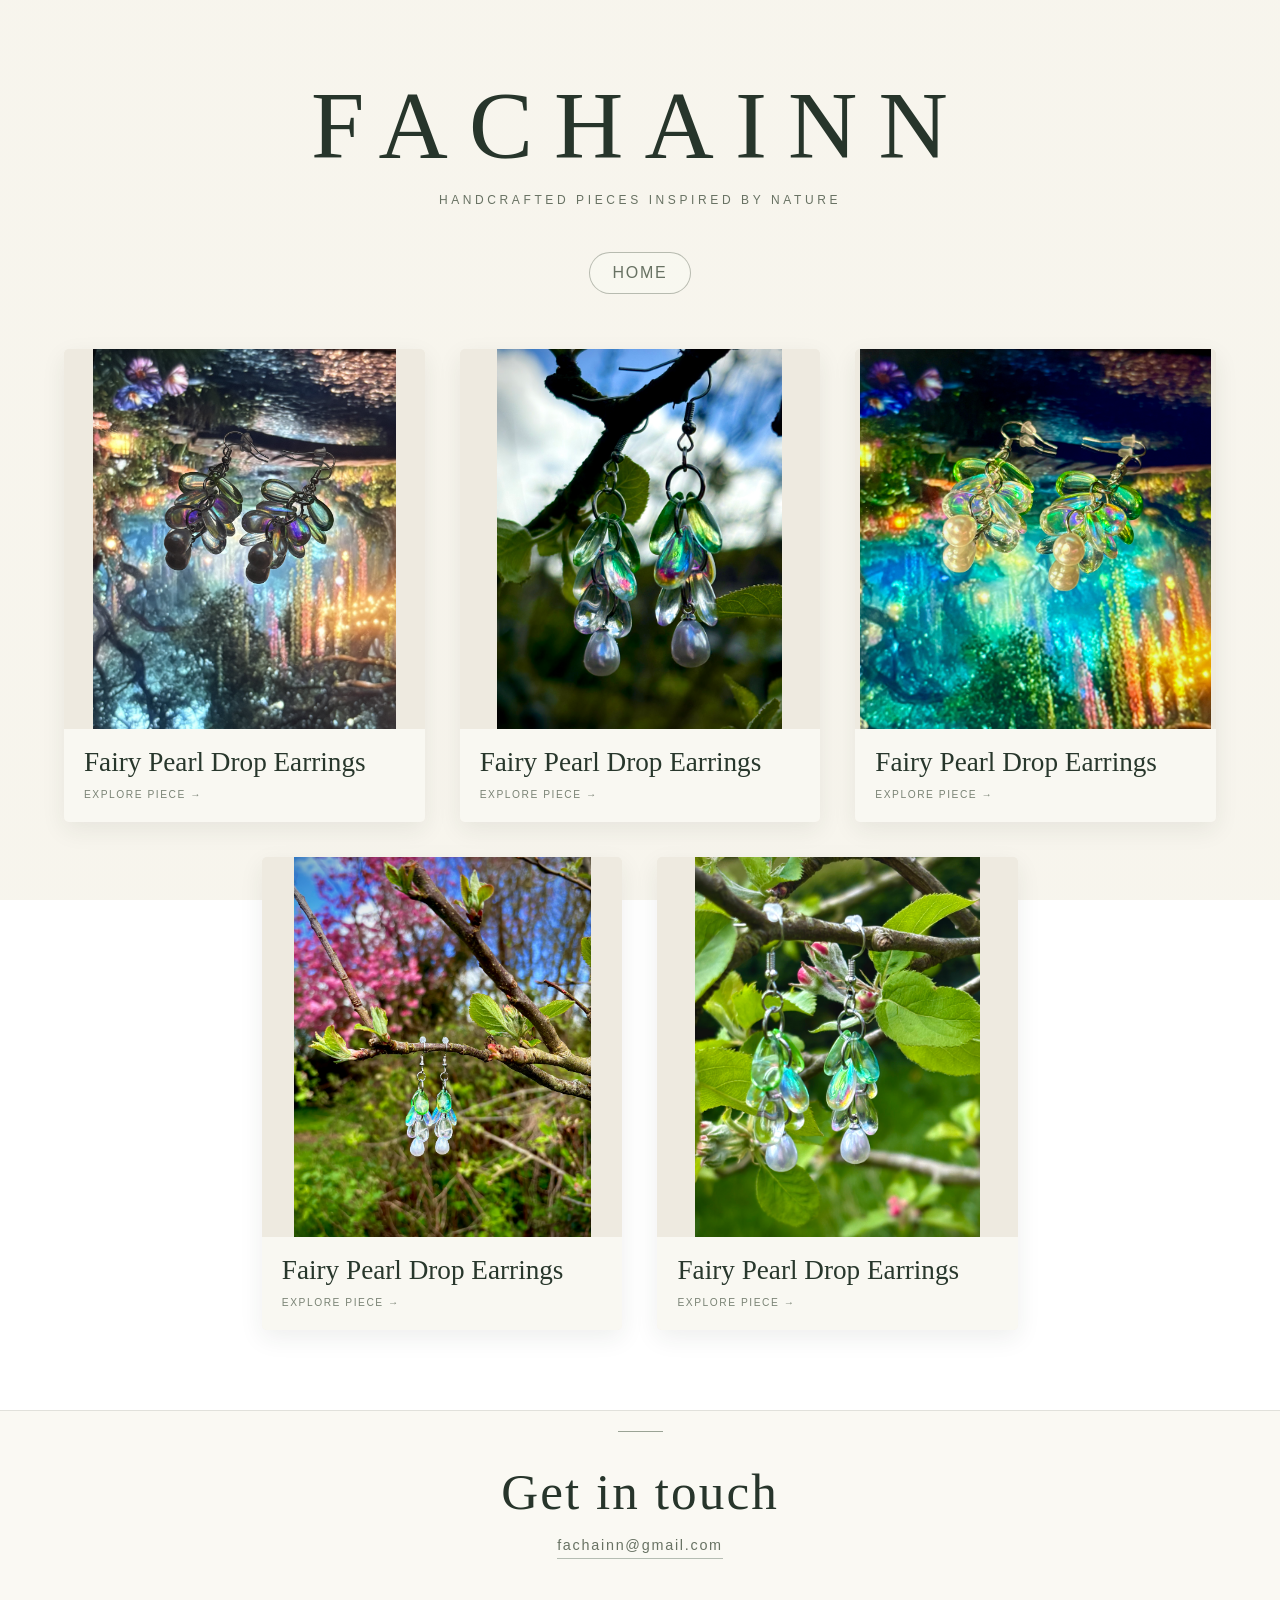
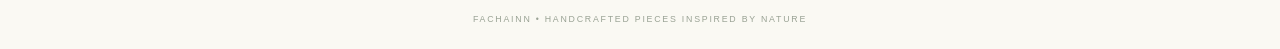
==== fairy.html @ f386642f "First Project Upload" ====
<!DOCTYPE html>
<html lang="en">
<head>
    <meta charset="UTF-8">
    <meta name="viewport" content="width=device-width, initial-scale=1.0">
    <title>Fairy Earrings</title>
    <link rel="stylesheet" href="fairy.css">
</head>
<body>

    <header class="site-header">
        <a href="index.html">
        <h1>FACHAINN</h1>
        </a>
        <p>Handcrafted pieces inspired by nature</p>
    </header>

    <a href="index.html" class="home-btn">
    <span>
    <i class="fa-solid fa-house-chimney"></i> 
        Home
    </span>
    </a>


     <main class="gallery">

        <div class="gallery-item">
            <img class="other-img" src= "fairy/fairy2.jpeg" alt="Fairy Drop Earrings">
            <span class="close-btn">&times;</span>
            <div class="display-info">
                <h2>Fairy Pearl Drop Earrings</h2>
                <span>Explore piece →</span>
            </div>
        </div>
        
        <div class="gallery-item">
            <img class="other-img" src= "fairy/fairy1.jpeg" alt="Fairy Drop Earrings">
            <span class="close-btn">&times;</span>
            <div class="display-info">
                <h2>Fairy Pearl Drop Earrings</h2>
                <span>Explore piece →</span>
            </div>
        </div>

        <div class="gallery-item">
            <img class="other-img" src= "fairy/fairy3.jpeg" alt="Fairy Drop Earrings">
            <span class="close-btn">&times;</span>
            <div class="display-info">
                <h2>Fairy Pearl Drop Earrings</h2>
                <span>Explore piece →</span>
            </div>
        </div>

        <div class="gallery-item">
            <img class="other-img" src= "fairy/fairy4.jpeg" alt="Fairy Drop Earrings">
            <span class="close-btn">&times;</span>
            <div class="display-info">
                <h2>Fairy Pearl Drop Earrings</h2>
                <span>Explore piece →</span>
            </div>
        </div>

        <div class="gallery-item">
            <img class="other-img" src= "fairy/fairy5.jpeg" alt="Fairy Drop Earrings">
            <span class="close-btn">&times;</span>
            <div class="display-info">
                <h2>Fairy Pearl Drop Earrings</h2>
                <span>Explore piece →</span>
            </div>
        </div>

    </main>


    
    

    <div id="overlay">
    <span id="prev">&#10094;</span>

    <img id="overlay-image" src="" alt="">

    <span id="next">&#10095;</span>
</div>



 <footer>
        <span class="contact">
            Get in touch
        </span>    
        <a href="https://mail.google.com/mail/?view=cm&fs=1&to=fachainn@gmail.com">fachainn@gmail.com</a>
    </footer>



<script src="https://kit.fontawesome.com/6dd98e5869.js" crossorigin="anonymous"></script>


<script src="fairy.js"></script>
    
</body>
</html>
---- fairy.css ----
* {
    box-sizing: border-box;
}

html,
body {
    margin: 0;
    min-height: 100%;
}

body {
    color: #2d3028;
    background:
        linear-gradient(
            rgba(245, 242, 232, 0.78),
            rgba(245, 242, 232, 0.78)
        ),
        url("images/background1.png");

    background-size: cover;
    background-position: center;
    background-attachment: fixed;
    font-family: 'Montserrat', sans-serif;
}





.site-header {
    text-align: center;
    padding: 70px 20px 45px;
}

.site-header h1 {
    margin: 0;
    font-family: 'Cormorant Garamond', serif;
    font-size: clamp(3rem, 8vw, 6rem);
    font-weight: 500;
    letter-spacing: 0.22em;
    color: #27352b;
}

.site-header p {
    margin: 12px 0 0;
    font-size: 0.75rem;
    letter-spacing: 0.3em;
    text-transform: uppercase;
    color: #687263;
}

.site-header a {
    text-decoration: none;
    cursor: pointer;
    color: #27352b;
}






.home-btn {
    display: block;
    width: fit-content;
    margin: 0 auto 55px;
    padding: 11px 22px;
    font-family: 'Montserrat', sans-serif;
    font-size: 0.7rem;
    letter-spacing: 0.16em;
    text-transform: uppercase;
    color: #687263;
    text-decoration: none;
    border: 1px solid rgba(104, 114, 99, 0.45);
    border-radius: 30px;
    background: rgba(250, 249, 243, 0.55);
    transition:
    color 0.3s ease,
    background 0.3s ease,
    border-color 0.3s ease,
    transform 0.3s ease;
}

.home-btn span {
    display: inline-block;
    font-size: 1rem;
    transition: transform 0.3s ease;
}

.home-btn:hover {
    color: #354d3a;
    border-color: #354d3a;
    background: rgba(250, 249, 243, 0.9);
    transform: translateY(-2px);
}

.home-btn:hover span {
    transform: translateX(-4px);
}





.gallery {
    width: min(1300px, 90%);
    margin: 0 auto 80px;
    display: grid;
    grid-template-columns: repeat(6, 1fr);
    gap: 35px;
}

.gallery-item:nth-child(1),
.gallery-item:nth-child(2),
.gallery-item:nth-child(3) {
    grid-column: span 2;
}

.gallery-item:nth-child(4) {
    grid-column: 2 / span 2;
}

.gallery-item:nth-child(5) {
    grid-column: 4 / span 2;
}

.gallery-item {
    display: block;
    overflow: hidden;
    position: relative;
    text-decoration: none;
    color: inherit;
    background: #f5f2e8;
    border-radius: 5px;
    box-shadow: 0 8px 25px rgba(40, 45, 35, 0.08);
}






.other-img {
    display: block;
    width: 100%;
    height: 380px;
    object-fit: contain;
    background: #eeeae0;
    cursor: pointer;
    transition: transform 0.5s ease;
}

.gallery-item:hover .other-img {
    transform: scale(1.025);
}







.display-info {
    padding: 18px 20px 20px;
    background: rgba(250, 249, 243, 0.95);
}

.display-info h2 {
    margin: 0 0 6px;
    font-family: 'Cormorant Garamond', serif;
    font-size: clamp(1.7rem, 1.8vw, 2rem);
    font-weight: 500;
    color: #28372c;
}
    
.display-info span {
    font-family: 'Montserrat', sans-serif;
    font-size: clamp(0.6rem, 0.8vw, 0.9rem);
    letter-spacing: 0.15em;
    text-transform: uppercase;
    color: #7a8375;
    transition: color 0.3s ease;
}

.gallery-item:hover .display-info span {
    color: #354d3a;
}





#overlay {
    position: fixed;
    inset: 0;
    display: none;
    align-items: center;
    justify-content: center;
    background: rgba(20, 25, 20, 0.82);
    z-index: 1000;
}

#overlay.active {
    display: flex;
}

#overlay-image {
    max-width: 85vw;
    max-height: 85vh;
    width: auto;
    height: auto;
    object-fit: contain;
    box-shadow: 0 20px 60px rgba(0, 0, 0, 0.35);
    cursor: default;
}

.gallery-item:hover .other-img:not(.enlarged) {
    transform: scale(1.025);
}






#prev,
#next {
    position: fixed;
    top: 50%;
    transform: translateY(-50%);
    color: white;
    font-size: 3rem;
    cursor: pointer;
    z-index: 1002;
    user-select: none;
    padding: 20px;
}

#prev {
    left: 20px;
}

#next {
    right: 20px;
}

#prev:hover,
#next:hover {
    color: #d8dfd4;
}






.close-btn {
    display: none;
}

@media (max-width: 800px) {

    .gallery {
        grid-template-columns: 1fr;
    }

    .gallery-item:nth-child(1),
    .gallery-item:nth-child(2),
    .gallery-item:nth-child(3),
    .gallery-item:nth-child(4),
    .gallery-item:nth-child(5) {
        grid-column: auto;
    }

    .other-img {
        height: 320px;
    }
    .other-img.enlarged {
        max-width: 90vw;
        max-height: 80vh;
    }

    #prev,
    #next {
        font-size: 2rem;
        padding: 10px;
    }
}

footer {
    position: relative;
    margin-top: 40px;
    padding: 20px 20px 25px;
    text-align: center;
    background: rgba(250, 249, 243, 0.94);
    border-top: 1px solid rgba(45, 48, 40, 0.12);
}

footer::before {
    content: "";
    display: block;
    width: 45px;
    height: 1px;
    margin: 0 auto 30px;
    background: #9aa395;
}

.contact {
    display: block;
    margin: 0 0 15px;
    font-family: 'Cormorant Garamond', serif;
    font-size: clamp(2rem, 5vw, 3.2rem);
    font-weight: 500;
    letter-spacing: 0.04em;
    color: #27352b;
}

footer a {
    display: inline-block;
    font-family: 'Montserrat', sans-serif;
    font-size: clamp(0.75rem, 1.5vw, 0.9rem);
    letter-spacing: 0.12em;
    color: #687263;
    text-decoration: none;
    border-bottom: 1px solid rgba(53, 77, 58, 0.35);
    padding-bottom: 5px;
    transition:
        color 0.3s ease,
        border-color 0.3s ease;
}

footer a:hover {
    color: #354d3a;
    border-color: #354d3a;
}

footer::after {
    content: "FACHAINN • Handcrafted pieces inspired by nature";
    display: block;
    margin-top: 55px;
    font-family: 'Montserrat', sans-serif;
    font-size: 0.55rem;
    letter-spacing: 0.2em;
    text-transform: uppercase;
    color: #9aa395;
}
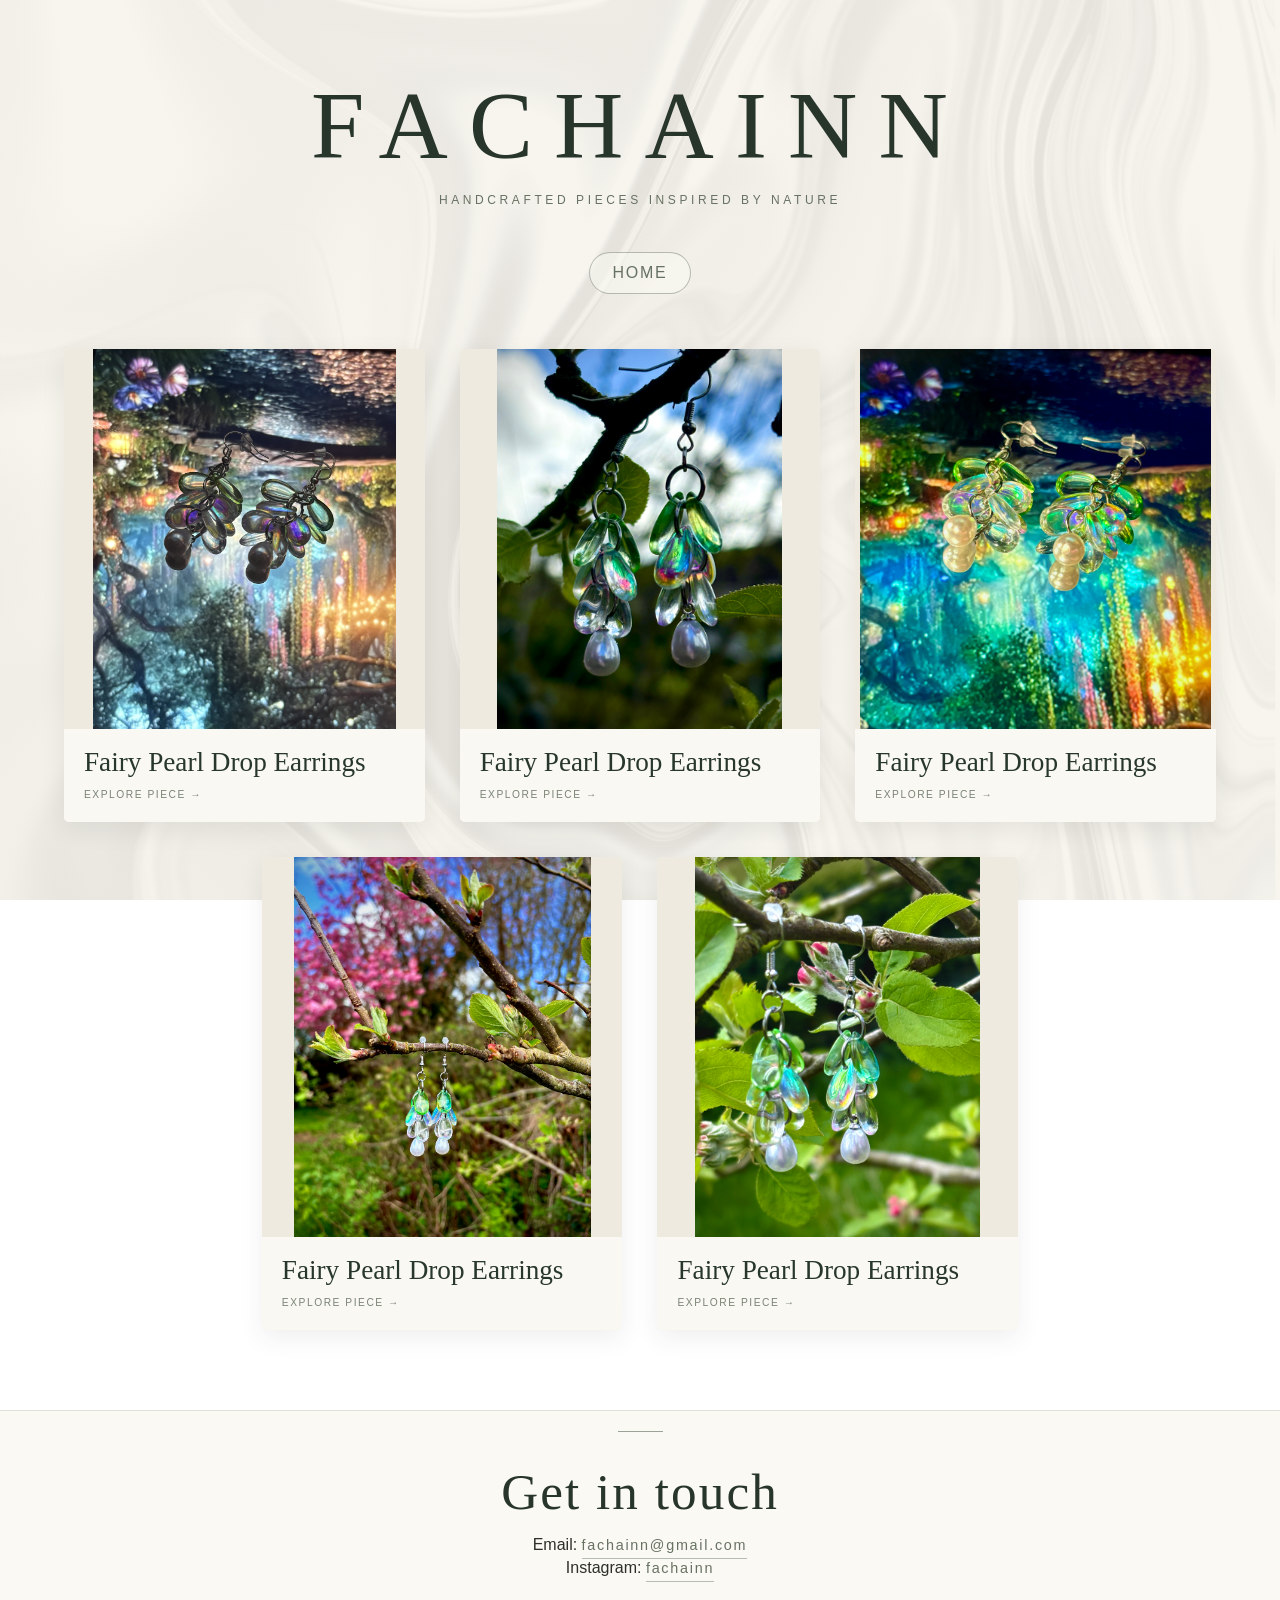
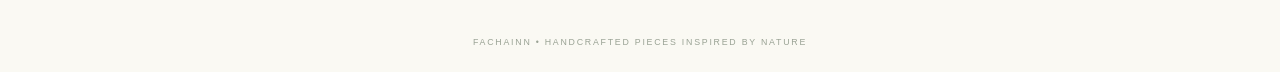
==== commit 51eb4876: "updated earring selection" ====
--- a/fairy.html
+++ b/fairy.html
@@ -86,11 +86,15 @@
 
 
 
- <footer>
+    <footer>
         <span class="contact">
             Get in touch
-        </span>    
+        </span>   
+        <span>Email:</span> 
         <a href="https://mail.google.com/mail/?view=cm&fs=1&to=fachainn@gmail.com">fachainn@gmail.com</a>
+        <br>
+        <span>Instagram:</span>
+        <a href="https://www.instagram.com/fachainn?utm_source=ig_web_button_share_sheet&vrfl=ZDNlZDc0MzIxNw==">fachainn</a>
     </footer>
 
 
--- a/fairy.css
+++ b/fairy.css
@@ -15,7 +15,7 @@
             rgba(245, 242, 232, 0.78),
             rgba(245, 242, 232, 0.78)
         ),
-        url("images/background1.png");
+        url("images/Background1.png");
 
     background-size: cover;
     background-position: center;
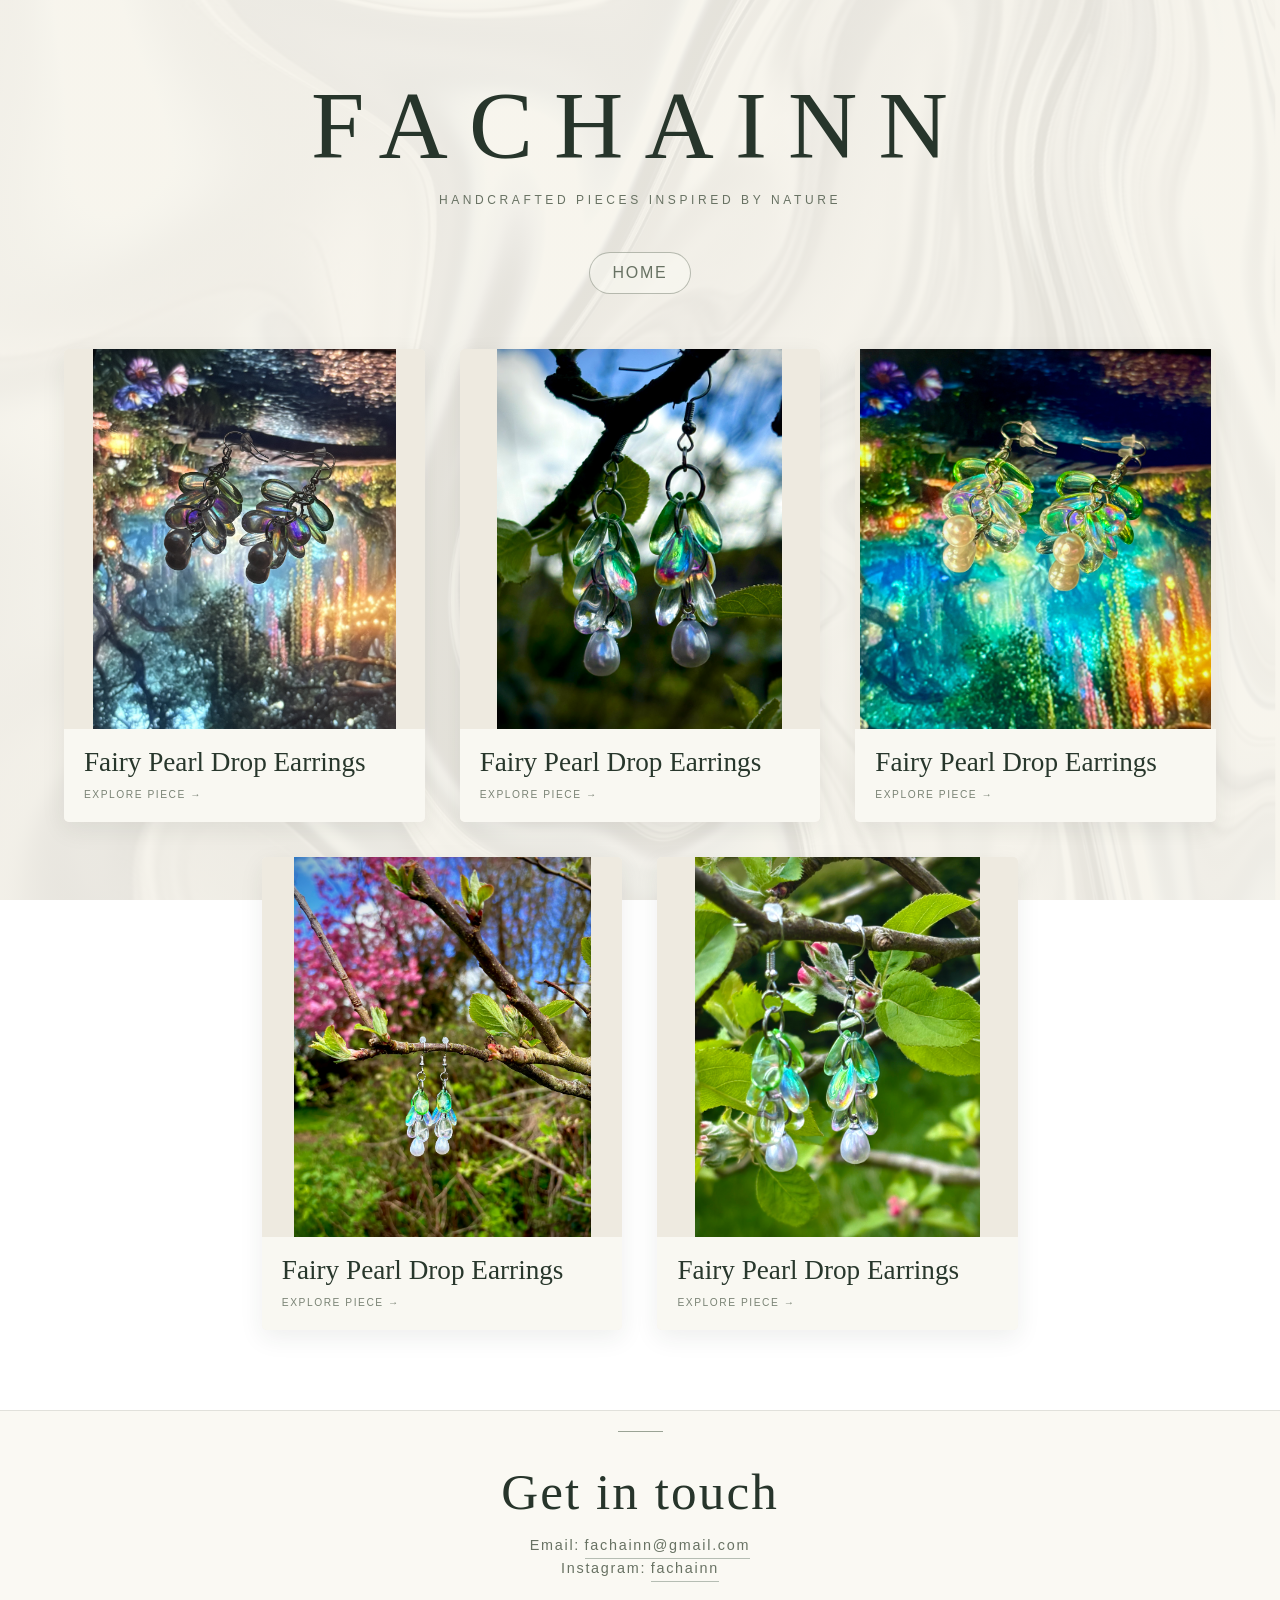
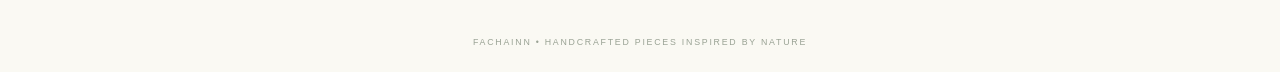
==== commit d6e4dcc3: "More earring selection" ====
--- a/fairy.html
+++ b/fairy.html
@@ -90,10 +90,10 @@
         <span class="contact">
             Get in touch
         </span>   
-        <span>Email:</span> 
+        <span class="precontact">Email:</span> 
         <a href="https://mail.google.com/mail/?view=cm&fs=1&to=fachainn@gmail.com">fachainn@gmail.com</a>
         <br>
-        <span>Instagram:</span>
+        <span class="precontact">Instagram:</span>
         <a href="https://www.instagram.com/fachainn?utm_source=ig_web_button_share_sheet&vrfl=ZDNlZDc0MzIxNw==">fachainn</a>
     </footer>
 
--- a/fairy.css
+++ b/fairy.css
@@ -315,6 +315,14 @@
     color: #27352b;
 }
 
+.precontact {
+    display: inline-block;
+    font-family: 'Montserrat', sans-serif;
+    font-size: clamp(0.75rem, 1.5vw, 0.9rem);
+    letter-spacing: 0.12em;
+    color: #687263;
+}
+
 footer a {
     display: inline-block;
     font-family: 'Montserrat', sans-serif;
